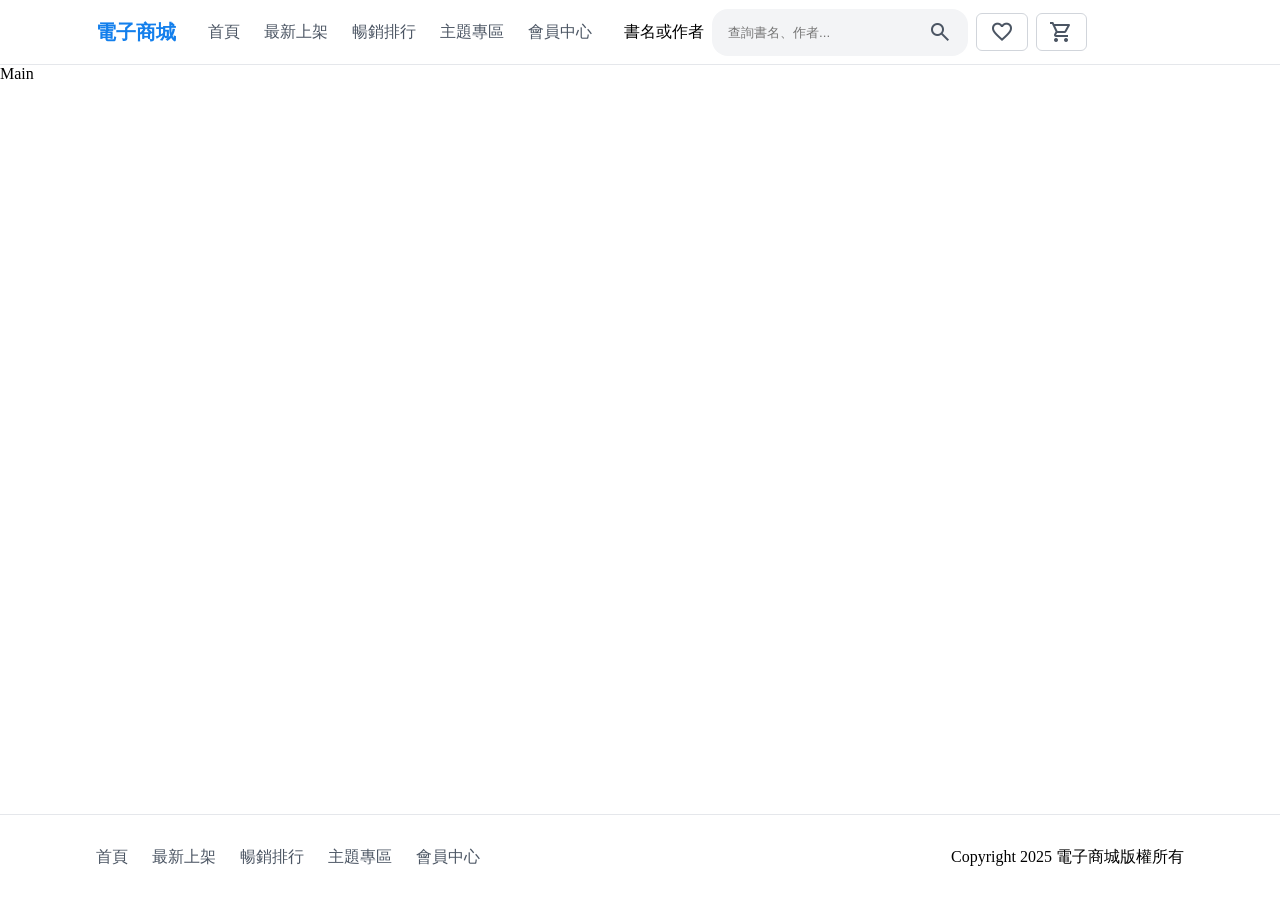
==== src/index.html @ c3dc1b09 "fix(header): 調整查詢列樣式錯誤" ====
<!DOCTYPE html>
<html lang="zh-Hant">
<head>
  <meta charset="UTF-8" />
  <meta name="viewport" content="width=device-width, initial-scale=1.0" />
  <title>電子商城</title>
  <link href="https://fonts.googleapis.com/css2?family=Material+Symbols+Outlined" rel="stylesheet" />
  <link rel="stylesheet" href="style.min.css" />
</head>
<body>
  <section>
    <header>
      <div class="container">
        <div class="header-inner">
         <div class="header-brand">
          <h3 class="site-title">電子商城</h3>
          <nav>
            <a href="#">首頁</a>
            <a href="#">最新上架</a>
            <a href="#">暢銷排行</a>
            <a href="#">主題專區</a>
            <a href="#">會員中心</a>
          </nav>
         <div class="header-actions">
    <label for="book-search">書名或作者</label>
    <div class="search">
      <input id="book-search" type="search" placeholder="查詢書名、作者..." />
      <button type="button" aria-label="搜尋">
        <span class="material-symbols-outlined" aria-hidden="true">search</span>
      </button>
    </div>
    <button type="button" aria-label="我的最愛">
      <span class="material-symbols-outlined" aria-hidden="true">favorite</span>
    </button>
    <button type="button" aria-label="購物車">
      <span class="material-symbols-outlined" aria-hidden="true">shopping_cart</span>
    </button>
  </div>
    </header>
    <div class="main">Main</div>
    <footer>
        <div class="container">
          <div class="footer-inner">
          <nav class="footer-nav" aria-label="頁尾導覽">
              <a href="#">首頁</a>
              <a href="#">最新上架</a>
              <a href="#">暢銷排行</a>
              <a href="#">主題專區</a>
              <a href="#">會員中心</a>
            </nav>
          <p>Copyright 2025 電子商城版權所有</p>
          </div>
        </div>
      </footer>
  </section>
</body>
</html>
---- src/style.min.css ----
section{display:flex;flex-direction:column;min-height:100vh}section .main{flex-grow:1}.container{width:100%;max-width:90vw;box-sizing:border-box;margin:0 auto;padding-left:2rem;padding-right:2rem}a{color:var(--text-color);text-decoration:none}a:hover{color:var(--primary-color)}a:focus-visible{outline:2px solid var(--primary-color);outline-offset:3px}header{border-bottom:solid 1px var(--border-color)}header .material-symbols-outlined{font-size:1.5rem;line-height:1}header .container{width:100%;max-width:90vw;box-sizing:border-box;height:4rem;margin:0 auto;padding-left:2rem;padding-right:2rem;display:flex;align-items:center}header .container .header-inner{width:100%;height:4rem;display:flex;justify-content:space-between;align-items:center}header .container .header-inner button{background-color:rgba(0,0,0,0);padding:.5rem;border:none;cursor:pointer;color:var(--text-color);display:inline-flex;align-items:center;justify-content:center}header .container .header-inner .header-brand{display:flex;align-items:center;gap:2rem}header .container .header-inner .header-brand .site-title{margin:0;font-size:1.25rem;font-weight:700;line-height:1.75rem;color:var(--primary-color)}header .container .header-inner .header-brand nav{display:flex;gap:1.5rem}header .container .header-inner .header-brand nav a{color:var(--text-color);text-decoration:none}header .container .header-inner .header-brand nav a:hover{color:var(--primary-color)}header .container .header-inner .header-actions{display:flex;align-items:center;gap:.5rem}header .container .header-inner .header-actions div.search{display:flex;align-items:stretch;gap:0}header .container .header-inner .header-actions div.search input{border-top-left-radius:1rem;border-bottom-left-radius:1rem;width:200px;padding:1rem .5rem 1rem 1rem;border:none;background-color:var(--gray-color-100);outline:none}header .container .header-inner .header-actions div.search button{border-top-right-radius:1rem;border-bottom-right-radius:1rem;padding:.5rem 1rem;border:none;background-color:var(--gray-color-100);cursor:pointer}header .container .header-inner .header-actions div.search .search input:focus-visible,header .container .header-inner .header-actions div.search button:focus-visible{outline:2px solid var(--primary-color);outline-offset:3px}header .container .header-inner .header-actions>button{padding:.4rem .8rem;border:1px solid #d1d5db;border-radius:.375rem;background:#fff;cursor:pointer}footer{border-top:1px solid var(--border-color)}footer .container{width:100%;max-width:90vw;box-sizing:border-box;margin:0px auto;padding-left:2rem;padding-right:2rem}footer .footer-inner{display:flex;flex-wrap:wrap;justify-content:space-between;align-items:center;gap:1rem 1.5rem;padding-block:1rem}footer .footer-nav{display:flex;flex-wrap:wrap;gap:.75rem 1.5rem}footer .footer-nav a{color:var(--text-color);text-decoration:inherit}footer .footer-nav a:hover{color:var(--primary-color)}footer .footer-nav p{color:var(--text-color);font-size:.875rem;line-height:1.25rem}:root{--primary-color: #137fec;--text-color: #4b5563;--border-color: #e5e7eb;--gray-color-100: #f3f4f6}html,body{margin:0;padding:0}/*# sourceMappingURL=style.min.css.map */
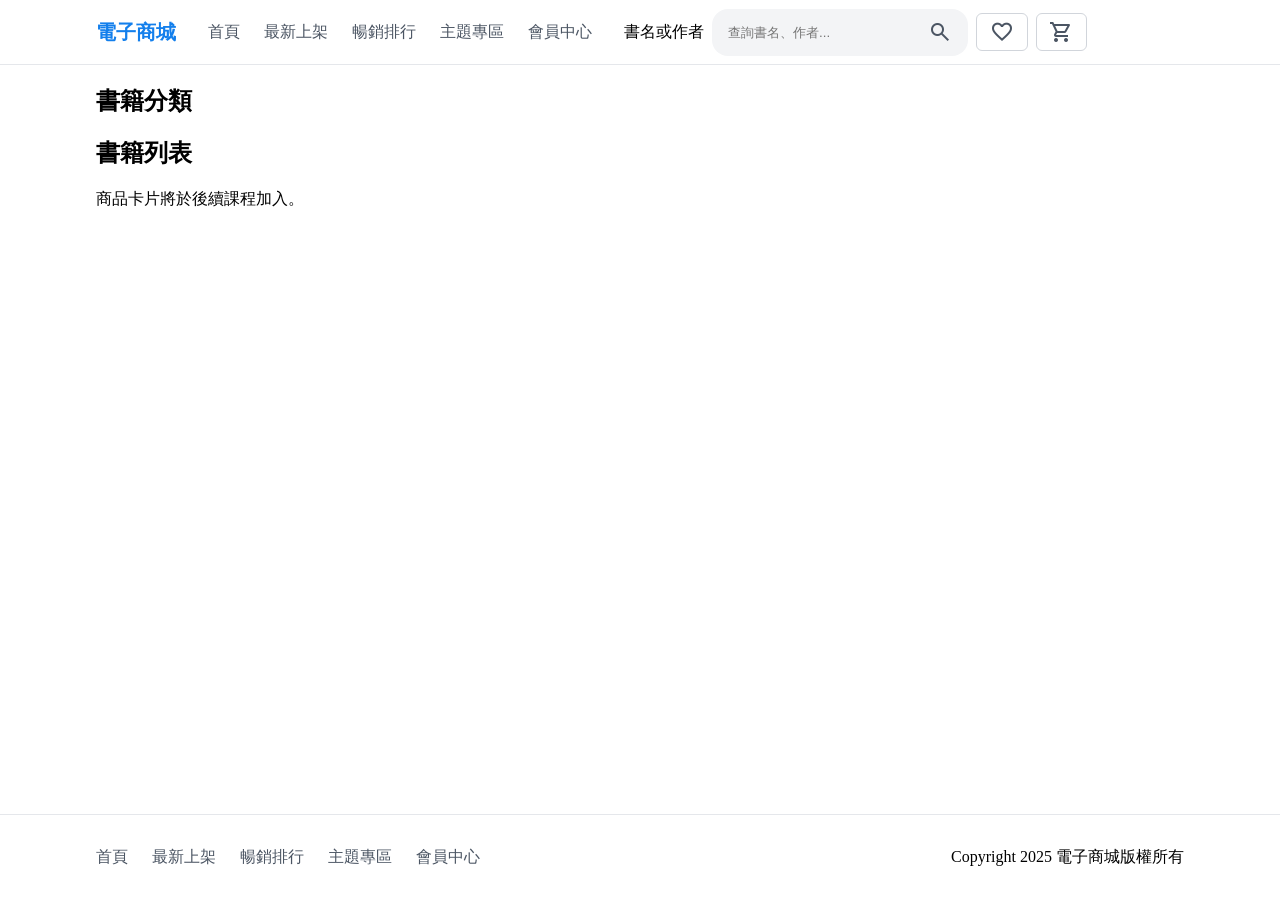
==== commit c6499a83: "feat(body): 頁面結構定義實作新增" ====
--- a/src/index.html
+++ b/src/index.html
@@ -37,7 +37,20 @@
     </button>
   </div>
     </header>
-    <div class="main">Main</div>
+    <div class="main">
+        <div class="container">
+          <div class="content-layout">
+            <aside class="category-sidebar">
+              <h2 id="category-title">書籍分類</h2>
+              <nav class="category-nav" aria-labelledby="category-title"></nav>
+            </aside>
+            <main class="book-main">
+              <h1>書籍列表</h1>
+              <p>商品卡片將於後續課程加入。</p>
+            </main>
+          </div>
+        </div>
+      </div>
     <footer>
         <div class="container">
           <div class="footer-inner">
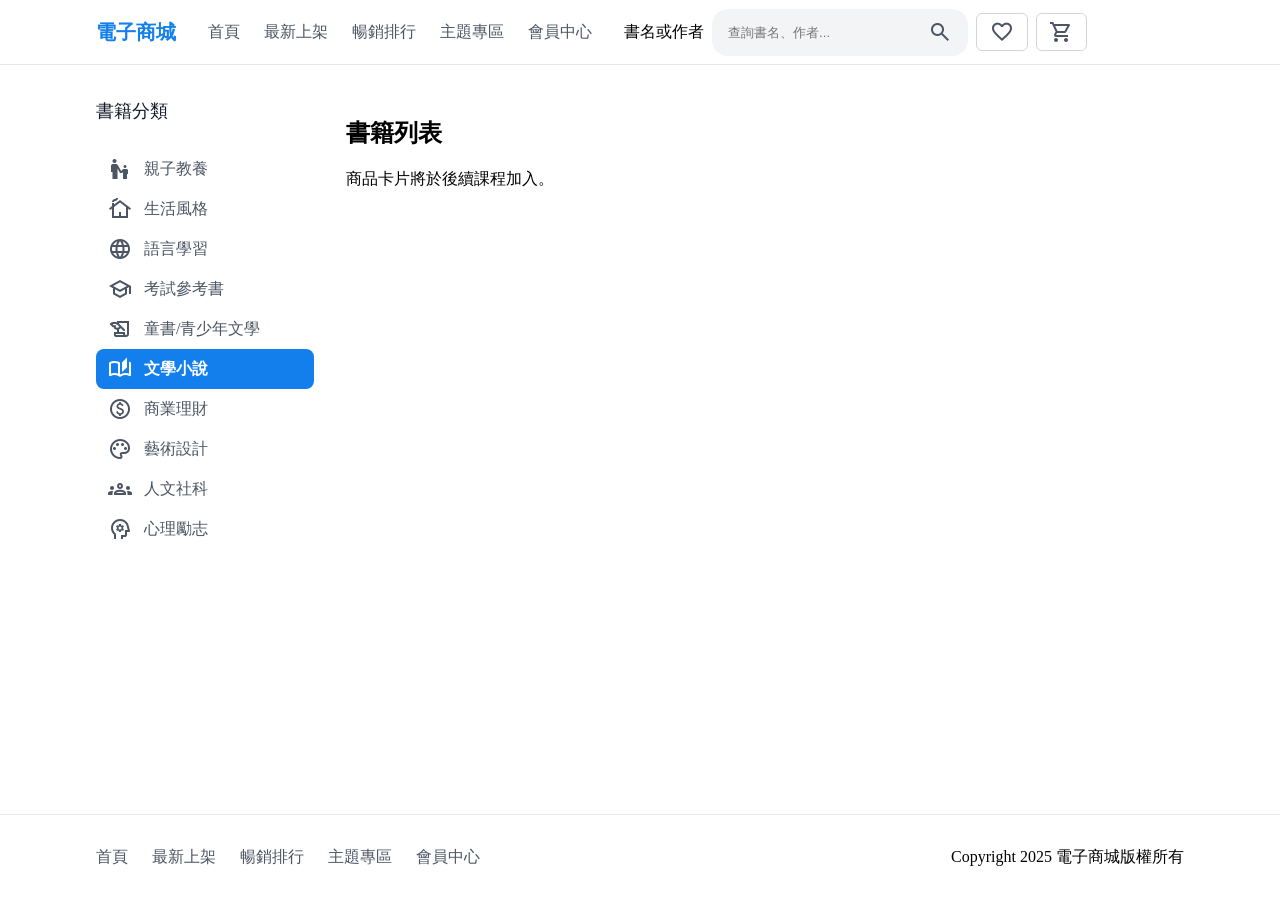
==== commit a24ff197: "feat(aside): 書籍分類選單樣式設定" ====
--- a/src/index.html
+++ b/src/index.html
@@ -42,7 +42,48 @@
           <div class="content-layout">
             <aside class="category-sidebar">
               <h2 id="category-title">書籍分類</h2>
-              <nav class="category-nav" aria-labelledby="category-title"></nav>
+              <nav class="category-nav" aria-labelledby="category-title">
+
+    <a href="#">
+      <span class="material-symbols-outlined" aria-hidden="true">escalator_warning</span>
+      <span>親子教養</span>
+    </a>
+    <a href="#">
+      <span class="material-symbols-outlined" aria-hidden="true">cottage</span>
+      <span>生活風格</span>
+    </a>
+    <a href="#">
+      <span class="material-symbols-outlined" aria-hidden="true">language</span>
+      <span>語言學習</span>
+    </a>
+    <a href="#">
+      <span class="material-symbols-outlined" aria-hidden="true">school</span>
+      <span>考試參考書</span>
+    </a>
+    <a href="#">
+      <span class="material-symbols-outlined" aria-hidden="true">history_edu</span>
+      <span>童書/青少年文學</span>
+    </a>
+    <a href="#" class="active" aria-current="true">
+      <span class="material-symbols-outlined" aria-hidden="true">auto_stories</span>
+      <span>文學小說</span>
+    </a>
+    <a href="#">
+      <span class="material-symbols-outlined" aria-hidden="true">paid</span>
+      <span>商業理財</span>
+    </a>
+    <a href="#">
+      <span class="material-symbols-outlined" aria-hidden="true">palette</span>
+      <span>藝術設計</span>
+    </a>
+    <a href="#">
+      <span class="material-symbols-outlined" aria-hidden="true">groups</span>
+      <span>人文社科</span>
+    </a>
+    <a href="#">
+      <span class="material-symbols-outlined" aria-hidden="true">psychology</span>
+      <span>心理勵志</span>
+    </a></nav>
             </aside>
             <main class="book-main">
               <h1>書籍列表</h1>
--- a/src/style.min.css
+++ b/src/style.min.css
@@ -1 +1 @@
-section{display:flex;flex-direction:column;min-height:100vh}section .main{flex-grow:1}.container{width:100%;max-width:90vw;box-sizing:border-box;margin:0 auto;padding-left:2rem;padding-right:2rem}a{color:var(--text-color);text-decoration:none}a:hover{color:var(--primary-color)}a:focus-visible{outline:2px solid var(--primary-color);outline-offset:3px}header{border-bottom:solid 1px var(--border-color)}header .material-symbols-outlined{font-size:1.5rem;line-height:1}header .container{width:100%;max-width:90vw;box-sizing:border-box;height:4rem;margin:0 auto;padding-left:2rem;padding-right:2rem;display:flex;align-items:center}header .container .header-inner{width:100%;height:4rem;display:flex;justify-content:space-between;align-items:center}header .container .header-inner button{background-color:rgba(0,0,0,0);padding:.5rem;border:none;cursor:pointer;color:var(--text-color);display:inline-flex;align-items:center;justify-content:center}header .container .header-inner .header-brand{display:flex;align-items:center;gap:2rem}header .container .header-inner .header-brand .site-title{margin:0;font-size:1.25rem;font-weight:700;line-height:1.75rem;color:var(--primary-color)}header .container .header-inner .header-brand nav{display:flex;gap:1.5rem}header .container .header-inner .header-brand nav a{color:var(--text-color);text-decoration:none}header .container .header-inner .header-brand nav a:hover{color:var(--primary-color)}header .container .header-inner .header-actions{display:flex;align-items:center;gap:.5rem}header .container .header-inner .header-actions div.search{display:flex;align-items:stretch;gap:0}header .container .header-inner .header-actions div.search input{border-top-left-radius:1rem;border-bottom-left-radius:1rem;width:200px;padding:1rem .5rem 1rem 1rem;border:none;background-color:var(--gray-color-100);outline:none}header .container .header-inner .header-actions div.search button{border-top-right-radius:1rem;border-bottom-right-radius:1rem;padding:.5rem 1rem;border:none;background-color:var(--gray-color-100);cursor:pointer}header .container .header-inner .header-actions div.search .search input:focus-visible,header .container .header-inner .header-actions div.search button:focus-visible{outline:2px solid var(--primary-color);outline-offset:3px}header .container .header-inner .header-actions>button{padding:.4rem .8rem;border:1px solid #d1d5db;border-radius:.375rem;background:#fff;cursor:pointer}footer{border-top:1px solid var(--border-color)}footer .container{width:100%;max-width:90vw;box-sizing:border-box;margin:0px auto;padding-left:2rem;padding-right:2rem}footer .footer-inner{display:flex;flex-wrap:wrap;justify-content:space-between;align-items:center;gap:1rem 1.5rem;padding-block:1rem}footer .footer-nav{display:flex;flex-wrap:wrap;gap:.75rem 1.5rem}footer .footer-nav a{color:var(--text-color);text-decoration:inherit}footer .footer-nav a:hover{color:var(--primary-color)}footer .footer-nav p{color:var(--text-color);font-size:.875rem;line-height:1.25rem}:root{--primary-color: #137fec;--text-color: #4b5563;--border-color: #e5e7eb;--gray-color-100: #f3f4f6}html,body{margin:0;padding:0}/*# sourceMappingURL=style.min.css.map */+section{display:flex;flex-direction:column;min-height:100vh}section>.main{flex-grow:1}.container{width:100%;max-width:90vw;box-sizing:border-box;margin:0 auto;padding-left:2rem;padding-right:2rem}a{color:var(--text-color);text-decoration:none}a:hover{color:var(--primary-color)}a:focus-visible{outline:2px solid var(--primary-color);outline-offset:3px}header{border-bottom:solid 1px var(--border-color)}header .material-symbols-outlined{font-size:1.5rem;line-height:1}header .container{width:100%;max-width:90vw;box-sizing:border-box;height:4rem;margin:0 auto;padding-left:2rem;padding-right:2rem;display:flex;align-items:center}header .container .header-inner{width:100%;height:4rem;display:flex;justify-content:space-between;align-items:center}header .container .header-inner button{background-color:rgba(0,0,0,0);padding:.5rem;border:none;cursor:pointer;color:var(--text-color);display:inline-flex;align-items:center;justify-content:center}header .container .header-inner .header-brand{display:flex;align-items:center;gap:2rem}header .container .header-inner .header-brand .site-title{margin:0;font-size:1.25rem;font-weight:700;line-height:1.75rem;color:var(--primary-color)}header .container .header-inner .header-brand nav{display:flex;gap:1.5rem}header .container .header-inner .header-brand nav a{color:var(--text-color);text-decoration:none}header .container .header-inner .header-brand nav a:hover{color:var(--primary-color)}header .container .header-inner .header-actions{display:flex;align-items:center;gap:.5rem}header .container .header-inner .header-actions div.search{display:flex;align-items:stretch;gap:0}header .container .header-inner .header-actions div.search input{border-top-left-radius:1rem;border-bottom-left-radius:1rem;width:200px;padding:1rem .5rem 1rem 1rem;border:none;background-color:var(--gray-color-100);outline:none}header .container .header-inner .header-actions div.search button{border-top-right-radius:1rem;border-bottom-right-radius:1rem;padding:.5rem 1rem;border:none;background-color:var(--gray-color-100);cursor:pointer}header .container .header-inner .header-actions div.search .search input:focus-visible,header .container .header-inner .header-actions div.search button:focus-visible{outline:2px solid var(--primary-color);outline-offset:3px}header .container .header-inner .header-actions>button{padding:.4rem .8rem;border:1px solid #d1d5db;border-radius:.375rem;background:#fff;cursor:pointer}.content-layout{display:flex;align-items:flex-start;gap:2rem;padding-block:2rem}.category-sidebar{width:20%;flex-shrink:0}.category-sidebar h2{margin:0;font-weight:500;font-size:1.125rem;line-height:1.75rem;color:var(--header-color)}.book-main{flex:1 1 0%;min-width:0;overflow-wrap:anywhere}.category-nav{margin-block:1.5rem}.category-nav a:hover{background-color:var(--gray-color-100);color:var(--primary-color)}.category-nav a.active{background-color:var(--primary-color);color:#fff;font-weight:700}.category-nav a{display:flex;align-items:center;gap:.75rem;padding:.5rem .75rem;border-radius:.5rem;overflow-wrap:anywhere}.category-nav .material-symbols-outlined{flex-shrink:0;font-size:1.5rem;line-height:1}footer{border-top:1px solid var(--border-color)}footer .container{width:100%;max-width:90vw;box-sizing:border-box;margin:0px auto;padding-left:2rem;padding-right:2rem}footer .footer-inner{display:flex;flex-wrap:wrap;justify-content:space-between;align-items:center;gap:1rem 1.5rem;padding-block:1rem}footer .footer-nav{display:flex;flex-wrap:wrap;gap:.75rem 1.5rem}footer .footer-nav a{color:var(--text-color);text-decoration:inherit}footer .footer-nav a:hover{color:var(--primary-color)}footer .footer-nav p{color:var(--text-color);font-size:.875rem;line-height:1.25rem}:root{--primary-color: #137fec;--text-color: #4b5563;--border-color: #e5e7eb;--gray-color-100: #f3f4f6;--header-color: #111827}html,body{margin:0;padding:0}/*# sourceMappingURL=style.min.css.map */
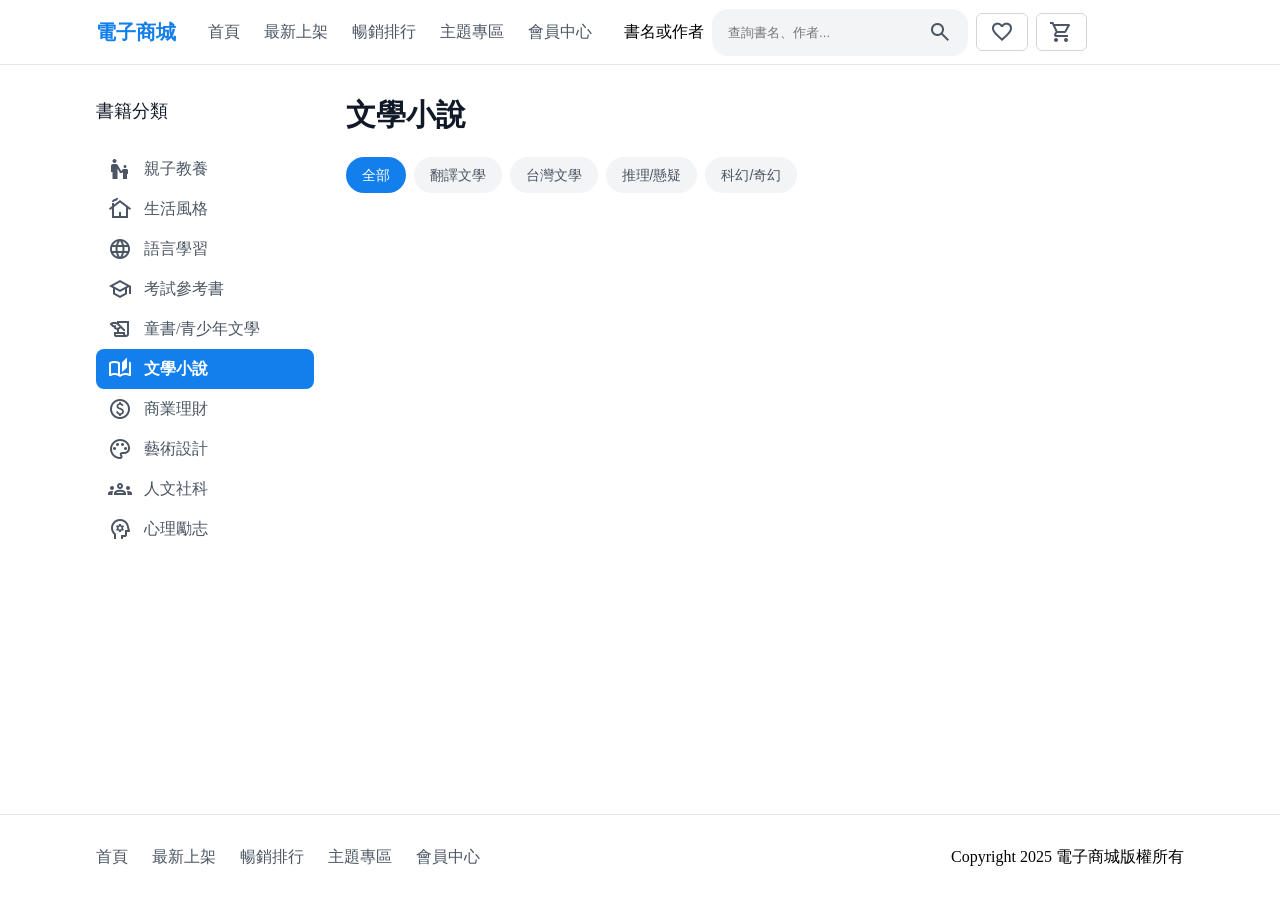
==== commit faac24ff: "feat(body): 書籍標籤樣式設定" ====
--- a/src/index.html
+++ b/src/index.html
@@ -86,8 +86,14 @@
     </a></nav>
             </aside>
             <main class="book-main">
-              <h1>書籍列表</h1>
-              <p>商品卡片將於後續課程加入。</p>
+              <h1>文學小說</h1>
+              <div class="tag">
+                <button type="button" class="selected">全部</button>
+                <button type="button">翻譯文學</button>
+                <button type="button">台灣文學</button>
+                <button type="button">推理/懸疑</button>
+                <button type="button">科幻/奇幻</button>
+              </div>
             </main>
           </div>
         </div>
--- a/src/style.min.css
+++ b/src/style.min.css
@@ -1 +1 @@
-section{display:flex;flex-direction:column;min-height:100vh}section>.main{flex-grow:1}.container{width:100%;max-width:90vw;box-sizing:border-box;margin:0 auto;padding-left:2rem;padding-right:2rem}a{color:var(--text-color);text-decoration:none}a:hover{color:var(--primary-color)}a:focus-visible{outline:2px solid var(--primary-color);outline-offset:3px}header{border-bottom:solid 1px var(--border-color)}header .material-symbols-outlined{font-size:1.5rem;line-height:1}header .container{width:100%;max-width:90vw;box-sizing:border-box;height:4rem;margin:0 auto;padding-left:2rem;padding-right:2rem;display:flex;align-items:center}header .container .header-inner{width:100%;height:4rem;display:flex;justify-content:space-between;align-items:center}header .container .header-inner button{background-color:rgba(0,0,0,0);padding:.5rem;border:none;cursor:pointer;color:var(--text-color);display:inline-flex;align-items:center;justify-content:center}header .container .header-inner .header-brand{display:flex;align-items:center;gap:2rem}header .container .header-inner .header-brand .site-title{margin:0;font-size:1.25rem;font-weight:700;line-height:1.75rem;color:var(--primary-color)}header .container .header-inner .header-brand nav{display:flex;gap:1.5rem}header .container .header-inner .header-brand nav a{color:var(--text-color);text-decoration:none}header .container .header-inner .header-brand nav a:hover{color:var(--primary-color)}header .container .header-inner .header-actions{display:flex;align-items:center;gap:.5rem}header .container .header-inner .header-actions div.search{display:flex;align-items:stretch;gap:0}header .container .header-inner .header-actions div.search input{border-top-left-radius:1rem;border-bottom-left-radius:1rem;width:200px;padding:1rem .5rem 1rem 1rem;border:none;background-color:var(--gray-color-100);outline:none}header .container .header-inner .header-actions div.search button{border-top-right-radius:1rem;border-bottom-right-radius:1rem;padding:.5rem 1rem;border:none;background-color:var(--gray-color-100);cursor:pointer}header .container .header-inner .header-actions div.search .search input:focus-visible,header .container .header-inner .header-actions div.search button:focus-visible{outline:2px solid var(--primary-color);outline-offset:3px}header .container .header-inner .header-actions>button{padding:.4rem .8rem;border:1px solid #d1d5db;border-radius:.375rem;background:#fff;cursor:pointer}.content-layout{display:flex;align-items:flex-start;gap:2rem;padding-block:2rem}.category-sidebar{width:20%;flex-shrink:0}.category-sidebar h2{margin:0;font-weight:500;font-size:1.125rem;line-height:1.75rem;color:var(--header-color)}.book-main{flex:1 1 0%;min-width:0;overflow-wrap:anywhere}.category-nav{margin-block:1.5rem}.category-nav a:hover{background-color:var(--gray-color-100);color:var(--primary-color)}.category-nav a.active{background-color:var(--primary-color);color:#fff;font-weight:700}.category-nav a{display:flex;align-items:center;gap:.75rem;padding:.5rem .75rem;border-radius:.5rem;overflow-wrap:anywhere}.category-nav .material-symbols-outlined{flex-shrink:0;font-size:1.5rem;line-height:1}footer{border-top:1px solid var(--border-color)}footer .container{width:100%;max-width:90vw;box-sizing:border-box;margin:0px auto;padding-left:2rem;padding-right:2rem}footer .footer-inner{display:flex;flex-wrap:wrap;justify-content:space-between;align-items:center;gap:1rem 1.5rem;padding-block:1rem}footer .footer-nav{display:flex;flex-wrap:wrap;gap:.75rem 1.5rem}footer .footer-nav a{color:var(--text-color);text-decoration:inherit}footer .footer-nav a:hover{color:var(--primary-color)}footer .footer-nav p{color:var(--text-color);font-size:.875rem;line-height:1.25rem}:root{--primary-color: #137fec;--text-color: #4b5563;--border-color: #e5e7eb;--gray-color-100: #f3f4f6;--header-color: #111827}html,body{margin:0;padding:0}/*# sourceMappingURL=style.min.css.map */+section{display:flex;flex-direction:column;min-height:100vh}section>.main{flex-grow:1}.container{width:100%;max-width:90vw;box-sizing:border-box;margin:0 auto;padding-left:2rem;padding-right:2rem}a{color:var(--text-color);text-decoration:none}a:hover{color:var(--primary-color)}a:focus-visible{outline:2px solid var(--primary-color);outline-offset:3px}header{border-bottom:solid 1px var(--border-color)}header .material-symbols-outlined{font-size:1.5rem;line-height:1}header .container{width:100%;max-width:90vw;box-sizing:border-box;height:4rem;margin:0 auto;padding-left:2rem;padding-right:2rem;display:flex;align-items:center}header .container .header-inner{width:100%;height:4rem;display:flex;justify-content:space-between;align-items:center}header .container .header-inner button{background-color:rgba(0,0,0,0);padding:.5rem;border:none;cursor:pointer;color:var(--text-color);display:inline-flex;align-items:center;justify-content:center}header .container .header-inner .header-brand{display:flex;align-items:center;gap:2rem}header .container .header-inner .header-brand .site-title{margin:0;font-size:1.25rem;font-weight:700;line-height:1.75rem;color:var(--primary-color)}header .container .header-inner .header-brand nav{display:flex;gap:1.5rem}header .container .header-inner .header-brand nav a{color:var(--text-color);text-decoration:none}header .container .header-inner .header-brand nav a:hover{color:var(--primary-color)}header .container .header-inner .header-actions{display:flex;align-items:center;gap:.5rem}header .container .header-inner .header-actions div.search{display:flex;align-items:stretch;gap:0}header .container .header-inner .header-actions div.search input{border-top-left-radius:1rem;border-bottom-left-radius:1rem;width:200px;padding:1rem .5rem 1rem 1rem;border:none;background-color:var(--gray-color-100);outline:none}header .container .header-inner .header-actions div.search button{border-top-right-radius:1rem;border-bottom-right-radius:1rem;padding:.5rem 1rem;border:none;background-color:var(--gray-color-100);cursor:pointer}header .container .header-inner .header-actions div.search .search input:focus-visible,header .container .header-inner .header-actions div.search button:focus-visible{outline:2px solid var(--primary-color);outline-offset:3px}header .container .header-inner .header-actions>button{padding:.4rem .8rem;border:1px solid #d1d5db;border-radius:.375rem;background:#fff;cursor:pointer}.content-layout{display:flex;align-items:flex-start;gap:2rem;padding-block:2rem}.category-sidebar{width:20%;flex-shrink:0}.category-sidebar h2{margin:0;font-weight:500;font-size:1.125rem;line-height:1.75rem;color:var(--header-color)}.book-main{flex:1 1 0%;min-width:0;overflow-wrap:anywhere}.book-main h1{margin:0 0 1.5rem;font-weight:600;font-size:1.875rem;line-height:2.25rem;color:var(--header-color)}.book-main .tag{display:flex;flex-wrap:wrap;gap:.5rem;margin-bottom:2rem}.book-main .tag button{padding:.5rem 1rem;border:0;border-radius:1.5rem;font-size:.875rem;font-weight:500;line-height:1.25rem;color:var(--text-color);background-color:var(--gray-color-100);cursor:pointer}.book-main .tag button:focus-visible{outline:2px solid var(--primary-color);outline-offset:3px}.book-main .tag button.selected{background-color:var(--primary-color);color:#fff}.category-nav{margin-block:1.5rem}.category-nav a:hover{background-color:var(--gray-color-100);color:var(--primary-color)}.category-nav a.active{background-color:var(--primary-color);color:#fff;font-weight:700}.category-nav a{display:flex;align-items:center;gap:.75rem;padding:.5rem .75rem;border-radius:.5rem;overflow-wrap:anywhere}.category-nav .material-symbols-outlined{flex-shrink:0;font-size:1.5rem;line-height:1}footer{border-top:1px solid var(--border-color)}footer .container{width:100%;max-width:90vw;box-sizing:border-box;margin:0px auto;padding-left:2rem;padding-right:2rem}footer .footer-inner{display:flex;flex-wrap:wrap;justify-content:space-between;align-items:center;gap:1rem 1.5rem;padding-block:1rem}footer .footer-nav{display:flex;flex-wrap:wrap;gap:.75rem 1.5rem}footer .footer-nav a{color:var(--text-color);text-decoration:inherit}footer .footer-nav a:hover{color:var(--primary-color)}footer .footer-nav p{color:var(--text-color);font-size:.875rem;line-height:1.25rem}:root{--primary-color: #137fec;--text-color: #4b5563;--border-color: #e5e7eb;--gray-color-100: #f3f4f6;--header-color: #111827}html,body{margin:0;padding:0}/*# sourceMappingURL=style.min.css.map */
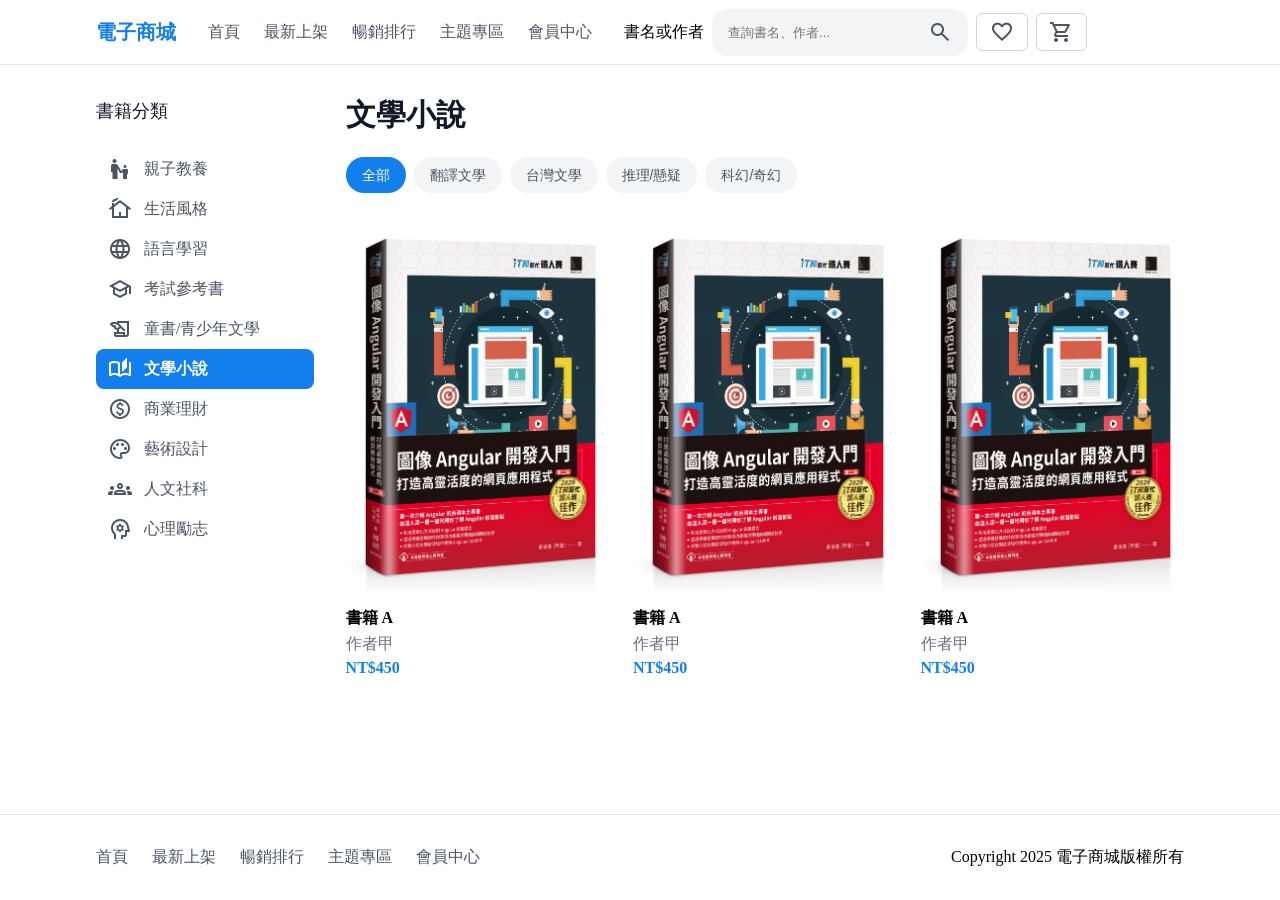
==== commit c3c2f518: "feat(body): 書籍清單樣式設定" ====
--- a/src/index.html
+++ b/src/index.html
@@ -94,6 +94,26 @@
                 <button type="button">推理/懸疑</button>
                 <button type="button">科幻/奇幻</button>
               </div>
+              <div class="books">
+                <div>
+                  <img src="./assets/images/angular.jpg" alt="圖像 Angular 開發入門第二版封面" />
+                  <h4>書籍 A</h4>
+                  <span>作者甲</span>
+                  <span>NT$450</span>
+                </div>
+                <div>
+                  <img src="./assets/images/angular.jpg" alt="圖像 Angular 開發入門第二版封面" />
+                  <h4>書籍 A</h4>
+                  <span>作者甲</span>
+                  <span>NT$450</span>
+                </div>
+                <div>
+                  <img src="./assets/images/angular.jpg" alt="圖像 Angular 開發入門第二版封面" />
+                  <h4>書籍 A</h4>
+                  <span>作者甲</span>
+                  <span>NT$450</span>
+                </div>
+              </div>
             </main>
           </div>
         </div>
--- a/src/style.min.css
+++ b/src/style.min.css
@@ -1 +1 @@
-section{display:flex;flex-direction:column;min-height:100vh}section>.main{flex-grow:1}.container{width:100%;max-width:90vw;box-sizing:border-box;margin:0 auto;padding-left:2rem;padding-right:2rem}a{color:var(--text-color);text-decoration:none}a:hover{color:var(--primary-color)}a:focus-visible{outline:2px solid var(--primary-color);outline-offset:3px}header{border-bottom:solid 1px var(--border-color)}header .material-symbols-outlined{font-size:1.5rem;line-height:1}header .container{width:100%;max-width:90vw;box-sizing:border-box;height:4rem;margin:0 auto;padding-left:2rem;padding-right:2rem;display:flex;align-items:center}header .container .header-inner{width:100%;height:4rem;display:flex;justify-content:space-between;align-items:center}header .container .header-inner button{background-color:rgba(0,0,0,0);padding:.5rem;border:none;cursor:pointer;color:var(--text-color);display:inline-flex;align-items:center;justify-content:center}header .container .header-inner .header-brand{display:flex;align-items:center;gap:2rem}header .container .header-inner .header-brand .site-title{margin:0;font-size:1.25rem;font-weight:700;line-height:1.75rem;color:var(--primary-color)}header .container .header-inner .header-brand nav{display:flex;gap:1.5rem}header .container .header-inner .header-brand nav a{color:var(--text-color);text-decoration:none}header .container .header-inner .header-brand nav a:hover{color:var(--primary-color)}header .container .header-inner .header-actions{display:flex;align-items:center;gap:.5rem}header .container .header-inner .header-actions div.search{display:flex;align-items:stretch;gap:0}header .container .header-inner .header-actions div.search input{border-top-left-radius:1rem;border-bottom-left-radius:1rem;width:200px;padding:1rem .5rem 1rem 1rem;border:none;background-color:var(--gray-color-100);outline:none}header .container .header-inner .header-actions div.search button{border-top-right-radius:1rem;border-bottom-right-radius:1rem;padding:.5rem 1rem;border:none;background-color:var(--gray-color-100);cursor:pointer}header .container .header-inner .header-actions div.search .search input:focus-visible,header .container .header-inner .header-actions div.search button:focus-visible{outline:2px solid var(--primary-color);outline-offset:3px}header .container .header-inner .header-actions>button{padding:.4rem .8rem;border:1px solid #d1d5db;border-radius:.375rem;background:#fff;cursor:pointer}.content-layout{display:flex;align-items:flex-start;gap:2rem;padding-block:2rem}.category-sidebar{width:20%;flex-shrink:0}.category-sidebar h2{margin:0;font-weight:500;font-size:1.125rem;line-height:1.75rem;color:var(--header-color)}.book-main{flex:1 1 0%;min-width:0;overflow-wrap:anywhere}.book-main h1{margin:0 0 1.5rem;font-weight:600;font-size:1.875rem;line-height:2.25rem;color:var(--header-color)}.book-main .tag{display:flex;flex-wrap:wrap;gap:.5rem;margin-bottom:2rem}.book-main .tag button{padding:.5rem 1rem;border:0;border-radius:1.5rem;font-size:.875rem;font-weight:500;line-height:1.25rem;color:var(--text-color);background-color:var(--gray-color-100);cursor:pointer}.book-main .tag button:focus-visible{outline:2px solid var(--primary-color);outline-offset:3px}.book-main .tag button.selected{background-color:var(--primary-color);color:#fff}.category-nav{margin-block:1.5rem}.category-nav a:hover{background-color:var(--gray-color-100);color:var(--primary-color)}.category-nav a.active{background-color:var(--primary-color);color:#fff;font-weight:700}.category-nav a{display:flex;align-items:center;gap:.75rem;padding:.5rem .75rem;border-radius:.5rem;overflow-wrap:anywhere}.category-nav .material-symbols-outlined{flex-shrink:0;font-size:1.5rem;line-height:1}footer{border-top:1px solid var(--border-color)}footer .container{width:100%;max-width:90vw;box-sizing:border-box;margin:0px auto;padding-left:2rem;padding-right:2rem}footer .footer-inner{display:flex;flex-wrap:wrap;justify-content:space-between;align-items:center;gap:1rem 1.5rem;padding-block:1rem}footer .footer-nav{display:flex;flex-wrap:wrap;gap:.75rem 1.5rem}footer .footer-nav a{color:var(--text-color);text-decoration:inherit}footer .footer-nav a:hover{color:var(--primary-color)}footer .footer-nav p{color:var(--text-color);font-size:.875rem;line-height:1.25rem}:root{--primary-color: #137fec;--text-color: #4b5563;--border-color: #e5e7eb;--gray-color-100: #f3f4f6;--header-color: #111827}html,body{margin:0;padding:0}/*# sourceMappingURL=style.min.css.map */+section{display:flex;flex-direction:column;min-height:100vh}section>.main{flex-grow:1}.container{width:100%;max-width:90vw;box-sizing:border-box;margin:0 auto;padding-left:2rem;padding-right:2rem}a{color:var(--text-color);text-decoration:none}a:hover{color:var(--primary-color)}a:focus-visible{outline:2px solid var(--primary-color);outline-offset:3px}header{border-bottom:solid 1px var(--border-color)}header .material-symbols-outlined{font-size:1.5rem;line-height:1}header .container{width:100%;max-width:90vw;box-sizing:border-box;height:4rem;margin:0 auto;padding-left:2rem;padding-right:2rem;display:flex;align-items:center}header .container .header-inner{width:100%;height:4rem;display:flex;justify-content:space-between;align-items:center}header .container .header-inner button{background-color:rgba(0,0,0,0);padding:.5rem;border:none;cursor:pointer;color:var(--text-color);display:inline-flex;align-items:center;justify-content:center}header .container .header-inner .header-brand{display:flex;align-items:center;gap:2rem}header .container .header-inner .header-brand .site-title{margin:0;font-size:1.25rem;font-weight:700;line-height:1.75rem;color:var(--primary-color)}header .container .header-inner .header-brand nav{display:flex;gap:1.5rem}header .container .header-inner .header-brand nav a{color:var(--text-color);text-decoration:none}header .container .header-inner .header-brand nav a:hover{color:var(--primary-color)}header .container .header-inner .header-actions{display:flex;align-items:center;gap:.5rem}header .container .header-inner .header-actions div.search{display:flex;align-items:stretch;gap:0}header .container .header-inner .header-actions div.search input{border-top-left-radius:1rem;border-bottom-left-radius:1rem;width:200px;padding:1rem .5rem 1rem 1rem;border:none;background-color:var(--gray-color-100);outline:none}header .container .header-inner .header-actions div.search button{border-top-right-radius:1rem;border-bottom-right-radius:1rem;padding:.5rem 1rem;border:none;background-color:var(--gray-color-100);cursor:pointer}header .container .header-inner .header-actions div.search .search input:focus-visible,header .container .header-inner .header-actions div.search button:focus-visible{outline:2px solid var(--primary-color);outline-offset:3px}header .container .header-inner .header-actions>button{padding:.4rem .8rem;border:1px solid #d1d5db;border-radius:.375rem;background:#fff;cursor:pointer}.content-layout{display:flex;align-items:flex-start;gap:2rem;padding-block:2rem}.category-sidebar{width:20%;flex-shrink:0}.category-sidebar h2{margin:0;font-weight:500;font-size:1.125rem;line-height:1.75rem;color:var(--header-color)}.book-main{flex:1 1 0%;min-width:0;overflow-wrap:anywhere}.book-main h1{margin:0 0 1.5rem;font-weight:600;font-size:1.875rem;line-height:2.25rem;color:var(--header-color)}.book-main .tag{display:flex;flex-wrap:wrap;gap:.5rem;margin-bottom:2rem}.book-main .tag button{padding:.5rem 1rem;border:0;border-radius:1.5rem;font-size:.875rem;font-weight:500;line-height:1.25rem;color:var(--text-color);background-color:var(--gray-color-100);cursor:pointer}.book-main .tag button:focus-visible{outline:2px solid var(--primary-color);outline-offset:3px}.book-main .tag button.selected{background-color:var(--primary-color);color:#fff}.category-nav{margin-block:1.5rem}.category-nav a:hover{background-color:var(--gray-color-100);color:var(--primary-color)}.category-nav a.active{background-color:var(--primary-color);color:#fff;font-weight:700}.category-nav a{display:flex;align-items:center;gap:.75rem;padding:.5rem .75rem;border-radius:.5rem;overflow-wrap:anywhere}.category-nav .material-symbols-outlined{flex-shrink:0;font-size:1.5rem;line-height:1}.books{display:grid;grid-template-columns:repeat(auto-fill, minmax(256px, 1fr));gap:2.5rem 1.5rem}.books>div{display:flex;flex-direction:column;gap:.25rem}.books>div img{display:block;width:100%;border-radius:.5rem}.books>div h4{margin:.5rem 0 0;font-size:1rem;font-weight:600;line-height:1.5rem}.books>div span:first-of-type{color:var(--gray-color-500)}.books>div span:last-of-type{color:var(--primary-color);font-weight:700}footer{border-top:1px solid var(--border-color)}footer .container{width:100%;max-width:90vw;box-sizing:border-box;margin:0px auto;padding-left:2rem;padding-right:2rem}footer .footer-inner{display:flex;flex-wrap:wrap;justify-content:space-between;align-items:center;gap:1rem 1.5rem;padding-block:1rem}footer .footer-nav{display:flex;flex-wrap:wrap;gap:.75rem 1.5rem}footer .footer-nav a{color:var(--text-color);text-decoration:inherit}footer .footer-nav a:hover{color:var(--primary-color)}footer .footer-nav p{color:var(--text-color);font-size:.875rem;line-height:1.25rem}:root{--primary-color: #137fec;--text-color: #4b5563;--border-color: #e5e7eb;--gray-color-100: #f3f4f6;--gray-color-500: #6b7280;--header-color: #111827}html,body{margin:0;padding:0}/*# sourceMappingURL=style.min.css.map */
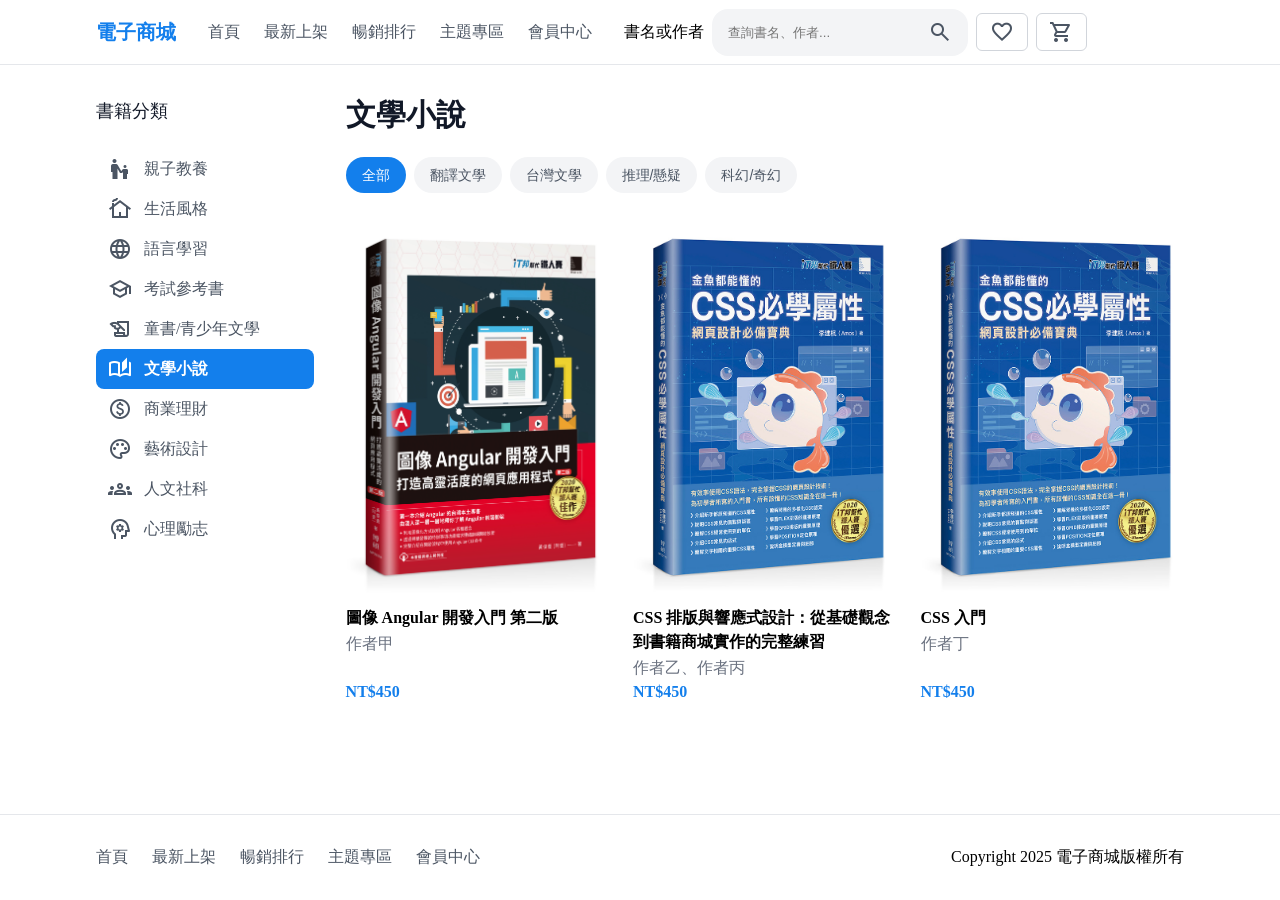
==== commit 5c4b23d4: "feat(body): 改善書籍卡片封面比例與文字對齊" ====
--- a/src/index.html
+++ b/src/index.html
@@ -97,20 +97,20 @@
               <div class="books">
                 <div>
                   <img src="./assets/images/angular.jpg" alt="圖像 Angular 開發入門第二版封面" />
-                  <h4>書籍 A</h4>
+                  <h4>圖像 Angular 開發入門 第二版</h4>
                   <span>作者甲</span>
                   <span>NT$450</span>
                 </div>
                 <div>
-                  <img src="./assets/images/angular.jpg" alt="圖像 Angular 開發入門第二版封面" />
-                  <h4>書籍 A</h4>
-                  <span>作者甲</span>
+                  <img src="./assets/images/css.jpg" alt="CSS 書籍封面" />
+                  <h4>CSS 排版與響應式設計：從基礎觀念到書籍商城實作的完整練習</h4>
+                  <span>作者乙、作者丙</span>
                   <span>NT$450</span>
                 </div>
                 <div>
-                  <img src="./assets/images/angular.jpg" alt="圖像 Angular 開發入門第二版封面" />
-                  <h4>書籍 A</h4>
-                  <span>作者甲</span>
+                  <img src="./assets/images/css.jpg" alt="CSS 書籍封面" />
+                  <h4>CSS 入門</h4>
+                  <span>作者丁</span>
                   <span>NT$450</span>
                 </div>
               </div>
--- a/src/style.min.css
+++ b/src/style.min.css
@@ -1 +1 @@
-section{display:flex;flex-direction:column;min-height:100vh}section>.main{flex-grow:1}.container{width:100%;max-width:90vw;box-sizing:border-box;margin:0 auto;padding-left:2rem;padding-right:2rem}a{color:var(--text-color);text-decoration:none}a:hover{color:var(--primary-color)}a:focus-visible{outline:2px solid var(--primary-color);outline-offset:3px}header{border-bottom:solid 1px var(--border-color)}header .material-symbols-outlined{font-size:1.5rem;line-height:1}header .container{width:100%;max-width:90vw;box-sizing:border-box;height:4rem;margin:0 auto;padding-left:2rem;padding-right:2rem;display:flex;align-items:center}header .container .header-inner{width:100%;height:4rem;display:flex;justify-content:space-between;align-items:center}header .container .header-inner button{background-color:rgba(0,0,0,0);padding:.5rem;border:none;cursor:pointer;color:var(--text-color);display:inline-flex;align-items:center;justify-content:center}header .container .header-inner .header-brand{display:flex;align-items:center;gap:2rem}header .container .header-inner .header-brand .site-title{margin:0;font-size:1.25rem;font-weight:700;line-height:1.75rem;color:var(--primary-color)}header .container .header-inner .header-brand nav{display:flex;gap:1.5rem}header .container .header-inner .header-brand nav a{color:var(--text-color);text-decoration:none}header .container .header-inner .header-brand nav a:hover{color:var(--primary-color)}header .container .header-inner .header-actions{display:flex;align-items:center;gap:.5rem}header .container .header-inner .header-actions div.search{display:flex;align-items:stretch;gap:0}header .container .header-inner .header-actions div.search input{border-top-left-radius:1rem;border-bottom-left-radius:1rem;width:200px;padding:1rem .5rem 1rem 1rem;border:none;background-color:var(--gray-color-100);outline:none}header .container .header-inner .header-actions div.search button{border-top-right-radius:1rem;border-bottom-right-radius:1rem;padding:.5rem 1rem;border:none;background-color:var(--gray-color-100);cursor:pointer}header .container .header-inner .header-actions div.search .search input:focus-visible,header .container .header-inner .header-actions div.search button:focus-visible{outline:2px solid var(--primary-color);outline-offset:3px}header .container .header-inner .header-actions>button{padding:.4rem .8rem;border:1px solid #d1d5db;border-radius:.375rem;background:#fff;cursor:pointer}.content-layout{display:flex;align-items:flex-start;gap:2rem;padding-block:2rem}.category-sidebar{width:20%;flex-shrink:0}.category-sidebar h2{margin:0;font-weight:500;font-size:1.125rem;line-height:1.75rem;color:var(--header-color)}.book-main{flex:1 1 0%;min-width:0;overflow-wrap:anywhere}.book-main h1{margin:0 0 1.5rem;font-weight:600;font-size:1.875rem;line-height:2.25rem;color:var(--header-color)}.book-main .tag{display:flex;flex-wrap:wrap;gap:.5rem;margin-bottom:2rem}.book-main .tag button{padding:.5rem 1rem;border:0;border-radius:1.5rem;font-size:.875rem;font-weight:500;line-height:1.25rem;color:var(--text-color);background-color:var(--gray-color-100);cursor:pointer}.book-main .tag button:focus-visible{outline:2px solid var(--primary-color);outline-offset:3px}.book-main .tag button.selected{background-color:var(--primary-color);color:#fff}.category-nav{margin-block:1.5rem}.category-nav a:hover{background-color:var(--gray-color-100);color:var(--primary-color)}.category-nav a.active{background-color:var(--primary-color);color:#fff;font-weight:700}.category-nav a{display:flex;align-items:center;gap:.75rem;padding:.5rem .75rem;border-radius:.5rem;overflow-wrap:anywhere}.category-nav .material-symbols-outlined{flex-shrink:0;font-size:1.5rem;line-height:1}.books{display:grid;grid-template-columns:repeat(auto-fill, minmax(256px, 1fr));gap:2.5rem 1.5rem}.books>div{display:flex;flex-direction:column;gap:.25rem}.books>div img{display:block;width:100%;border-radius:.5rem}.books>div h4{margin:.5rem 0 0;font-size:1rem;font-weight:600;line-height:1.5rem}.books>div span:first-of-type{color:var(--gray-color-500)}.books>div span:last-of-type{color:var(--primary-color);font-weight:700}footer{border-top:1px solid var(--border-color)}footer .container{width:100%;max-width:90vw;box-sizing:border-box;margin:0px auto;padding-left:2rem;padding-right:2rem}footer .footer-inner{display:flex;flex-wrap:wrap;justify-content:space-between;align-items:center;gap:1rem 1.5rem;padding-block:1rem}footer .footer-nav{display:flex;flex-wrap:wrap;gap:.75rem 1.5rem}footer .footer-nav a{color:var(--text-color);text-decoration:inherit}footer .footer-nav a:hover{color:var(--primary-color)}footer .footer-nav p{color:var(--text-color);font-size:.875rem;line-height:1.25rem}:root{--primary-color: #137fec;--text-color: #4b5563;--border-color: #e5e7eb;--gray-color-100: #f3f4f6;--gray-color-500: #6b7280;--header-color: #111827}html,body{margin:0;padding:0}/*# sourceMappingURL=style.min.css.map */+section{display:flex;flex-direction:column;min-height:100vh}section>.main{flex-grow:1}.container{width:100%;max-width:90vw;box-sizing:border-box;margin:0 auto;padding-left:2rem;padding-right:2rem}a{color:var(--text-color);text-decoration:none}a:hover{color:var(--primary-color)}a:focus-visible{outline:2px solid var(--primary-color);outline-offset:3px}header{border-bottom:solid 1px var(--border-color)}header .material-symbols-outlined{font-size:1.5rem;line-height:1}header .container{width:100%;max-width:90vw;box-sizing:border-box;height:4rem;margin:0 auto;padding-left:2rem;padding-right:2rem;display:flex;align-items:center}header .container .header-inner{width:100%;height:4rem;display:flex;justify-content:space-between;align-items:center}header .container .header-inner button{background-color:rgba(0,0,0,0);padding:.5rem;border:none;cursor:pointer;color:var(--text-color);display:inline-flex;align-items:center;justify-content:center}header .container .header-inner .header-brand{display:flex;align-items:center;gap:2rem}header .container .header-inner .header-brand .site-title{margin:0;font-size:1.25rem;font-weight:700;line-height:1.75rem;color:var(--primary-color)}header .container .header-inner .header-brand nav{display:flex;gap:1.5rem}header .container .header-inner .header-brand nav a{color:var(--text-color);text-decoration:none}header .container .header-inner .header-brand nav a:hover{color:var(--primary-color)}header .container .header-inner .header-actions{display:flex;align-items:center;gap:.5rem}header .container .header-inner .header-actions div.search{display:flex;align-items:stretch;gap:0}header .container .header-inner .header-actions div.search input{border-top-left-radius:1rem;border-bottom-left-radius:1rem;width:200px;padding:1rem .5rem 1rem 1rem;border:none;background-color:var(--gray-color-100);outline:none}header .container .header-inner .header-actions div.search button{border-top-right-radius:1rem;border-bottom-right-radius:1rem;padding:.5rem 1rem;border:none;background-color:var(--gray-color-100);cursor:pointer}header .container .header-inner .header-actions div.search .search input:focus-visible,header .container .header-inner .header-actions div.search button:focus-visible{outline:2px solid var(--primary-color);outline-offset:3px}header .container .header-inner .header-actions>button{padding:.4rem .8rem;border:1px solid #d1d5db;border-radius:.375rem;background:#fff;cursor:pointer}.content-layout{display:flex;align-items:flex-start;gap:2rem;padding-block:2rem}.category-sidebar{width:20%;flex-shrink:0}.category-sidebar h2{margin:0;font-weight:500;font-size:1.125rem;line-height:1.75rem;color:var(--header-color)}.book-main{flex:1 1 0%;min-width:0;overflow-wrap:anywhere}.book-main h1{margin:0 0 1.5rem;font-weight:600;font-size:1.875rem;line-height:2.25rem;color:var(--header-color)}.book-main .tag{display:flex;flex-wrap:wrap;gap:.5rem;margin-bottom:2rem}.book-main .tag button{padding:.5rem 1rem;border:0;border-radius:1.5rem;font-size:.875rem;font-weight:500;line-height:1.25rem;color:var(--text-color);background-color:var(--gray-color-100);cursor:pointer}.book-main .tag button:focus-visible{outline:2px solid var(--primary-color);outline-offset:3px}.book-main .tag button.selected{background-color:var(--primary-color);color:#fff}.category-nav{margin-block:1.5rem}.category-nav a:hover{background-color:var(--gray-color-100);color:var(--primary-color)}.category-nav a.active{background-color:var(--primary-color);color:#fff;font-weight:700}.category-nav a{display:flex;align-items:center;gap:.75rem;padding:.5rem .75rem;border-radius:.5rem;overflow-wrap:anywhere}.category-nav .material-symbols-outlined{flex-shrink:0;font-size:1.5rem;line-height:1}.books{display:grid;grid-template-columns:repeat(auto-fill, minmax(256px, 1fr));gap:2.5rem 1.5rem}.books>div{display:flex;flex-direction:column;gap:.25rem;min-width:0;overflow-wrap:anywhere img;overflow-wrap-display:block;overflow-wrap-width:100%;overflow-wrap-border-radius:.5rem;overflow-wrap-aspect-ratio:3/4;overflow-wrap-object-fit:contain;overflow-wrap-background:var(--gray-color-100)}.books>div h4{margin:.5rem 0 0;font-size:1rem;font-weight:600;line-height:1.5rem}.books>div span:first-of-type{color:var(--gray-color-500)}.books>div span:last-of-type{color:var(--primary-color);font-weight:700;margin-top:auto}footer{border-top:1px solid var(--border-color)}footer .container{width:100%;max-width:90vw;box-sizing:border-box;margin:0px auto;padding-left:2rem;padding-right:2rem}footer .footer-inner{display:flex;flex-wrap:wrap;justify-content:space-between;align-items:center;gap:1rem 1.5rem;padding-block:1rem}footer .footer-nav{display:flex;flex-wrap:wrap;gap:.75rem 1.5rem}footer .footer-nav a{color:var(--text-color);text-decoration:inherit}footer .footer-nav a:hover{color:var(--primary-color)}footer .footer-nav p{color:var(--text-color);font-size:.875rem;line-height:1.25rem}:root{--primary-color: #137fec;--text-color: #4b5563;--border-color: #e5e7eb;--gray-color-100: #f3f4f6;--gray-color-500: #6b7280;--header-color: #111827}html,body{margin:0;padding:0}/*# sourceMappingURL=style.min.css.map */
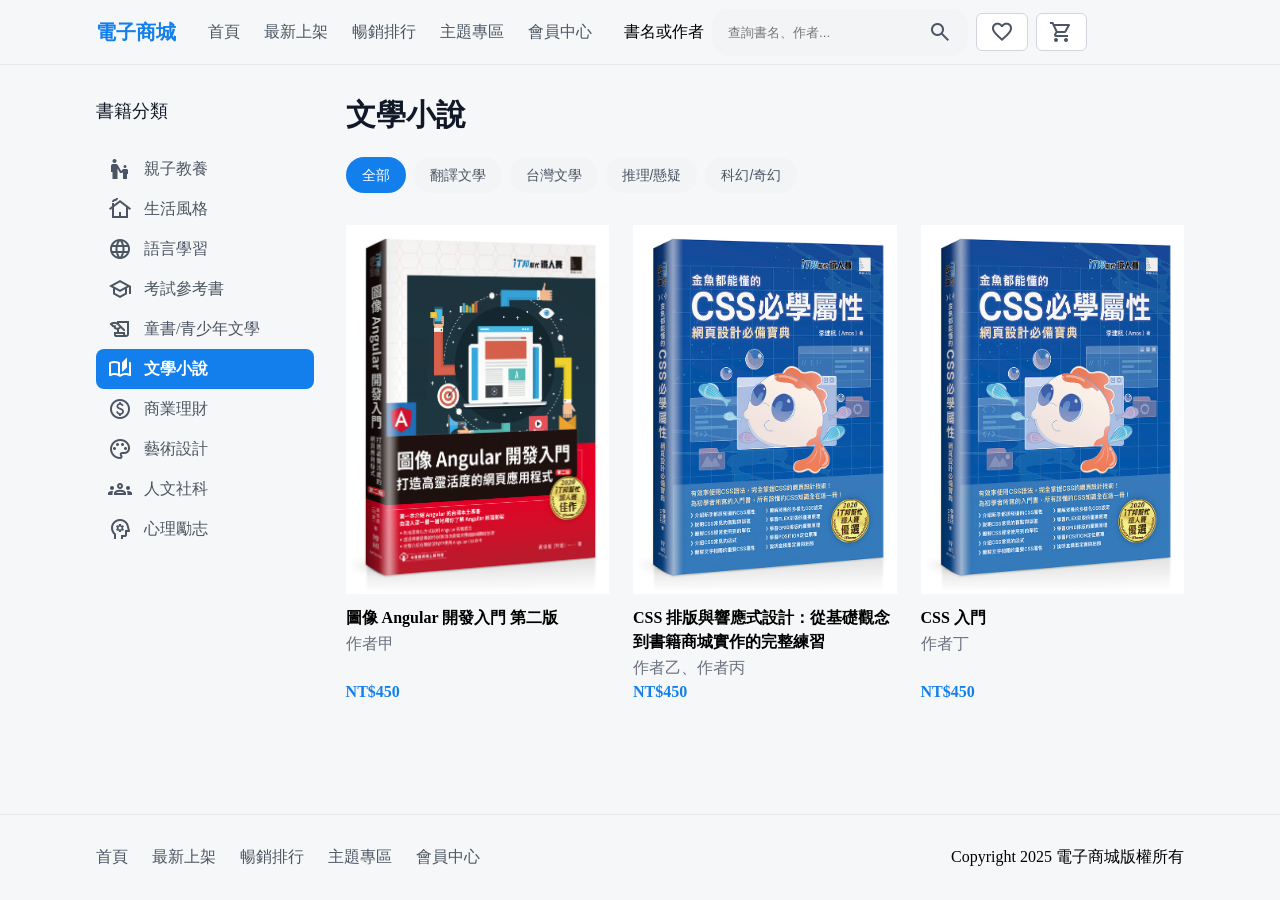
==== commit cf4e8586: "feat(phone): 補上手機搜尋與分類入口" ====
--- a/src/index.html
+++ b/src/index.html
@@ -87,6 +87,25 @@
             </aside>
             <main class="book-main">
               <h1>文學小說</h1>
+              <div class="mobile-tools">
+                <label for="mobile-search">書名或作者</label>
+                <input id="mobile-search" type="search" placeholder="輸入書名或作者" />
+                <details>
+                  <summary>書籍分類</summary>
+                  <nav aria-label="手機書籍分類">
+                    <a href="#" aria-current="true">文學小說</a>
+                    <a href="#">商業理財</a>
+                    <a href="#">藝術設計</a>
+                    <a href="#">人文社科</a>
+                    <a href="#">心理勵志</a>
+                    <a href="#">親子教養</a>
+                    <a href="#">生活風格</a>
+                    <a href="#">語言學習</a>
+                    <a href="#">考試參考書</a>
+                    <a href="#">童書/青少年文學</a>
+                  </nav>
+                </details>
+              </div>
               <div class="tag">
                 <button type="button" class="selected">全部</button>
                 <button type="button">翻譯文學</button>
--- a/src/style.min.css
+++ b/src/style.min.css
@@ -1 +1 @@
-section{display:flex;flex-direction:column;min-height:100vh}section>.main{flex-grow:1}.container{width:100%;max-width:90vw;box-sizing:border-box;margin:0 auto;padding-left:2rem;padding-right:2rem}a{color:var(--text-color);text-decoration:none}a:hover{color:var(--primary-color)}a:focus-visible{outline:2px solid var(--primary-color);outline-offset:3px}header{border-bottom:solid 1px var(--border-color)}header .material-symbols-outlined{font-size:1.5rem;line-height:1}header .container{width:100%;max-width:90vw;box-sizing:border-box;height:4rem;margin:0 auto;padding-left:2rem;padding-right:2rem;display:flex;align-items:center}header .container .header-inner{width:100%;height:4rem;display:flex;justify-content:space-between;align-items:center}header .container .header-inner button{background-color:rgba(0,0,0,0);padding:.5rem;border:none;cursor:pointer;color:var(--text-color);display:inline-flex;align-items:center;justify-content:center}header .container .header-inner .header-brand{display:flex;align-items:center;gap:2rem}header .container .header-inner .header-brand .site-title{margin:0;font-size:1.25rem;font-weight:700;line-height:1.75rem;color:var(--primary-color)}header .container .header-inner .header-brand nav{display:flex;gap:1.5rem}header .container .header-inner .header-brand nav a{color:var(--text-color);text-decoration:none}header .container .header-inner .header-brand nav a:hover{color:var(--primary-color)}header .container .header-inner .header-actions{display:flex;align-items:center;gap:.5rem}header .container .header-inner .header-actions div.search{display:flex;align-items:stretch;gap:0}header .container .header-inner .header-actions div.search input{border-top-left-radius:1rem;border-bottom-left-radius:1rem;width:200px;padding:1rem .5rem 1rem 1rem;border:none;background-color:var(--gray-color-100);outline:none}header .container .header-inner .header-actions div.search button{border-top-right-radius:1rem;border-bottom-right-radius:1rem;padding:.5rem 1rem;border:none;background-color:var(--gray-color-100);cursor:pointer}header .container .header-inner .header-actions div.search .search input:focus-visible,header .container .header-inner .header-actions div.search button:focus-visible{outline:2px solid var(--primary-color);outline-offset:3px}header .container .header-inner .header-actions>button{padding:.4rem .8rem;border:1px solid #d1d5db;border-radius:.375rem;background:#fff;cursor:pointer}.content-layout{display:flex;align-items:flex-start;gap:2rem;padding-block:2rem}.category-sidebar{width:20%;flex-shrink:0}.category-sidebar h2{margin:0;font-weight:500;font-size:1.125rem;line-height:1.75rem;color:var(--header-color)}.book-main{flex:1 1 0%;min-width:0;overflow-wrap:anywhere}.book-main h1{margin:0 0 1.5rem;font-weight:600;font-size:1.875rem;line-height:2.25rem;color:var(--header-color)}.book-main .tag{display:flex;flex-wrap:wrap;gap:.5rem;margin-bottom:2rem}.book-main .tag button{padding:.5rem 1rem;border:0;border-radius:1.5rem;font-size:.875rem;font-weight:500;line-height:1.25rem;color:var(--text-color);background-color:var(--gray-color-100);cursor:pointer}.book-main .tag button:focus-visible{outline:2px solid var(--primary-color);outline-offset:3px}.book-main .tag button.selected{background-color:var(--primary-color);color:#fff}.category-nav{margin-block:1.5rem}.category-nav a:hover{background-color:var(--gray-color-100);color:var(--primary-color)}.category-nav a.active{background-color:var(--primary-color);color:#fff;font-weight:700}.category-nav a{display:flex;align-items:center;gap:.75rem;padding:.5rem .75rem;border-radius:.5rem;overflow-wrap:anywhere}.category-nav .material-symbols-outlined{flex-shrink:0;font-size:1.5rem;line-height:1}.books{display:grid;grid-template-columns:repeat(auto-fill, minmax(256px, 1fr));gap:2.5rem 1.5rem}.books>div{display:flex;flex-direction:column;gap:.25rem;min-width:0;overflow-wrap:anywhere img;overflow-wrap-display:block;overflow-wrap-width:100%;overflow-wrap-border-radius:.5rem;overflow-wrap-aspect-ratio:3/4;overflow-wrap-object-fit:contain;overflow-wrap-background:var(--gray-color-100)}.books>div h4{margin:.5rem 0 0;font-size:1rem;font-weight:600;line-height:1.5rem}.books>div span:first-of-type{color:var(--gray-color-500)}.books>div span:last-of-type{color:var(--primary-color);font-weight:700;margin-top:auto}footer{border-top:1px solid var(--border-color)}footer .container{width:100%;max-width:90vw;box-sizing:border-box;margin:0px auto;padding-left:2rem;padding-right:2rem}footer .footer-inner{display:flex;flex-wrap:wrap;justify-content:space-between;align-items:center;gap:1rem 1.5rem;padding-block:1rem}footer .footer-nav{display:flex;flex-wrap:wrap;gap:.75rem 1.5rem}footer .footer-nav a{color:var(--text-color);text-decoration:inherit}footer .footer-nav a:hover{color:var(--primary-color)}footer .footer-nav p{color:var(--text-color);font-size:.875rem;line-height:1.25rem}:root{--primary-color: #137fec;--text-color: #4b5563;--border-color: #e5e7eb;--gray-color-100: #f3f4f6;--gray-color-500: #6b7280;--header-color: #111827}html,body{margin:0;padding:0}/*# sourceMappingURL=style.min.css.map */+:root{--search-bar-display: flex;--aside-display: block;--book-min-width: 256px;--container-padding-left: 2rem;--container-padding-right: 2rem;--nav-display: flex}@media(max-width: 1024px){:root{--search-bar-display: none;--aside-display: none;--book-min-width: 200px}}@media(max-width: 640px){:root{--container-padding-left: 1.5rem;--container-padding-right: 1.5rem;--nav-display: none}}section{display:flex;flex-direction:column;min-height:100vh}section>.main{flex-grow:1}.container{width:100%;max-width:90vw;box-sizing:border-box;margin:0 auto;padding-left:var(--container-padding-left);padding-right:var(--container-padding-right)}a{color:var(--text-color);text-decoration:none}a:hover{color:var(--primary-color)}a:focus-visible{outline:2px solid var(--primary-color);outline-offset:3px}header{border-bottom:solid 1px var(--border-color);background-color:var(--background-color);position:sticky;top:0;z-index:50}header .material-symbols-outlined{font-size:1.5rem;line-height:1}header .container{width:100%;max-width:90vw;box-sizing:border-box;height:4rem;margin:0 auto;padding-left:2rem;padding-right:2rem;display:flex;align-items:center}header .container .header-inner{width:100%;min-height:4rem;height:auto;flex-wrap:wrap;gap:.5rem 1rem;padding-block:.5rem;display:flex;justify-content:space-between;align-items:center}header .container .header-inner button{background-color:rgba(0,0,0,0);padding:.5rem;border:none;cursor:pointer;color:var(--text-color);display:inline-flex;align-items:center;justify-content:center}header .container .header-inner .header-brand{display:flex;align-items:center;gap:2rem}header .container .header-inner .header-brand .site-title{margin:0;font-size:1.25rem;font-weight:700;line-height:1.75rem;color:var(--primary-color)}header .container .header-inner .header-brand nav{display:var(--nav-display);flex-wrap:wrap;gap:1.5rem}header .container .header-inner .header-brand label[for=book-search]{display:var(--search-bar-display)}header .container .header-inner .header-brand a{color:var(--text-color);text-decoration:none}header .container .header-inner .header-brand a:hover{color:var(--primary-color)}header .container .header-actions{display:flex;align-items:center;gap:.5rem}header .container .header-actions div.search{display:var(--search-bar-display);align-items:stretch;gap:0}header .container .header-actions div.search input{border-top-left-radius:1rem;border-bottom-left-radius:1rem;width:200px;padding:1rem .5rem 1rem 1rem;border:none;background-color:var(--gray-color-100);outline:none}header .container .header-actions div.search button{border-top-right-radius:1rem;border-bottom-right-radius:1rem;padding:.5rem 1rem;border:none;background-color:var(--gray-color-100);cursor:pointer}header .container .header-actions div.search .search input:focus-visible,header .container .header-actions div.search button:focus-visible{outline:2px solid var(--primary-color);outline-offset:3px}header .container .header-actions>button{padding:.4rem .8rem;border:1px solid #d1d5db;border-radius:.375rem;background:#fff;cursor:pointer}.content-layout{display:flex;align-items:flex-start;gap:2rem;padding-block:2rem}.category-sidebar{display:var(--aside-display);width:20%;flex-shrink:0;position:sticky;top:6rem}.category-sidebar h2{margin:0;font-weight:500;font-size:1.125rem;line-height:1.75rem;color:var(--header-color)}.book-main{flex:1 1 0%;min-width:0;overflow-wrap:anywhere}.book-main h1{margin:0 0 1.5rem;font-weight:600;font-size:1.875rem;line-height:2.25rem;color:var(--header-color)}.book-main .tag{display:flex;flex-wrap:wrap;gap:.5rem;margin-bottom:2rem}.book-main .tag button{padding:.5rem 1rem;border:0;border-radius:1.5rem;font-size:.875rem;font-weight:500;line-height:1.25rem;color:var(--text-color);background-color:var(--gray-color-100);cursor:pointer}.book-main .tag button:focus-visible{outline:2px solid var(--primary-color);outline-offset:3px}.book-main .tag button.selected{background-color:var(--primary-color);color:#fff}.category-nav{margin-block:1.5rem}.category-nav a:hover{background-color:var(--gray-color-100);color:var(--primary-color)}.category-nav a.active{background-color:var(--primary-color);color:#fff;font-weight:700}.category-nav a{display:flex;align-items:center;gap:.75rem;padding:.5rem .75rem;border-radius:.5rem;overflow-wrap:anywhere}.category-nav .material-symbols-outlined{flex-shrink:0;font-size:1.5rem;line-height:1}.books{display:grid;grid-template-columns:repeat(auto-fill, minmax(min(100%, var(--book-min-width)), 1fr));gap:2.5rem 1.5rem}.books>div{display:flex;flex-direction:column;gap:.25rem;min-width:0;overflow-wrap:anywhere img;overflow-wrap-display:block;overflow-wrap-width:100%;overflow-wrap-border-radius:.5rem;overflow-wrap-aspect-ratio:3/4;overflow-wrap-object-fit:contain;overflow-wrap-background:var(--gray-color-100)}.books>div h4{margin:.5rem 0 0;font-size:1rem;font-weight:600;line-height:1.5rem}.books>div span:first-of-type{color:var(--gray-color-500)}.books>div span:last-of-type{color:var(--primary-color);font-weight:700;margin-top:auto}.mobile-tools{display:none}@media(max-width: 1024px){.mobile-tools{display:grid;gap:.75rem;margin-bottom:1.5rem}.mobile-tools input{width:100%;min-width:0;box-sizing:border-box;padding:.75rem}.mobile-tools summary{cursor:pointer;padding-block:.5rem}.mobile-tools nav{display:grid;gap:.5rem}}.mobile-tools :focus-visible{outline:2px solid var(--primary-color);outline-offset:3px}footer{border-top:1px solid var(--border-color)}footer .container{width:100%;max-width:90vw;box-sizing:border-box;margin:0px auto;padding-left:2rem;padding-right:2rem}footer .footer-inner{display:flex;flex-wrap:wrap;justify-content:space-between;align-items:center;gap:1rem 1.5rem;padding-block:1rem}footer .footer-nav{display:var(--nav-display);flex-wrap:wrap;gap:.75rem 1.5rem}footer .footer-nav a{color:var(--text-color);text-decoration:inherit}footer .footer-nav a:hover{color:var(--primary-color)}footer .footer-nav p{color:var(--text-color);font-size:.875rem;line-height:1.25rem}:root{--primary-color: #137fec;--background-color: #f6f7f8;--text-color: #4b5563;--border-color: #e5e7eb;--gray-color-100: #f3f4f6;--gray-color-500: #6b7280;--header-color: #111827}html,body{margin:0;padding:0}body{background-color:var(--background-color)}/*# sourceMappingURL=style.min.css.map */
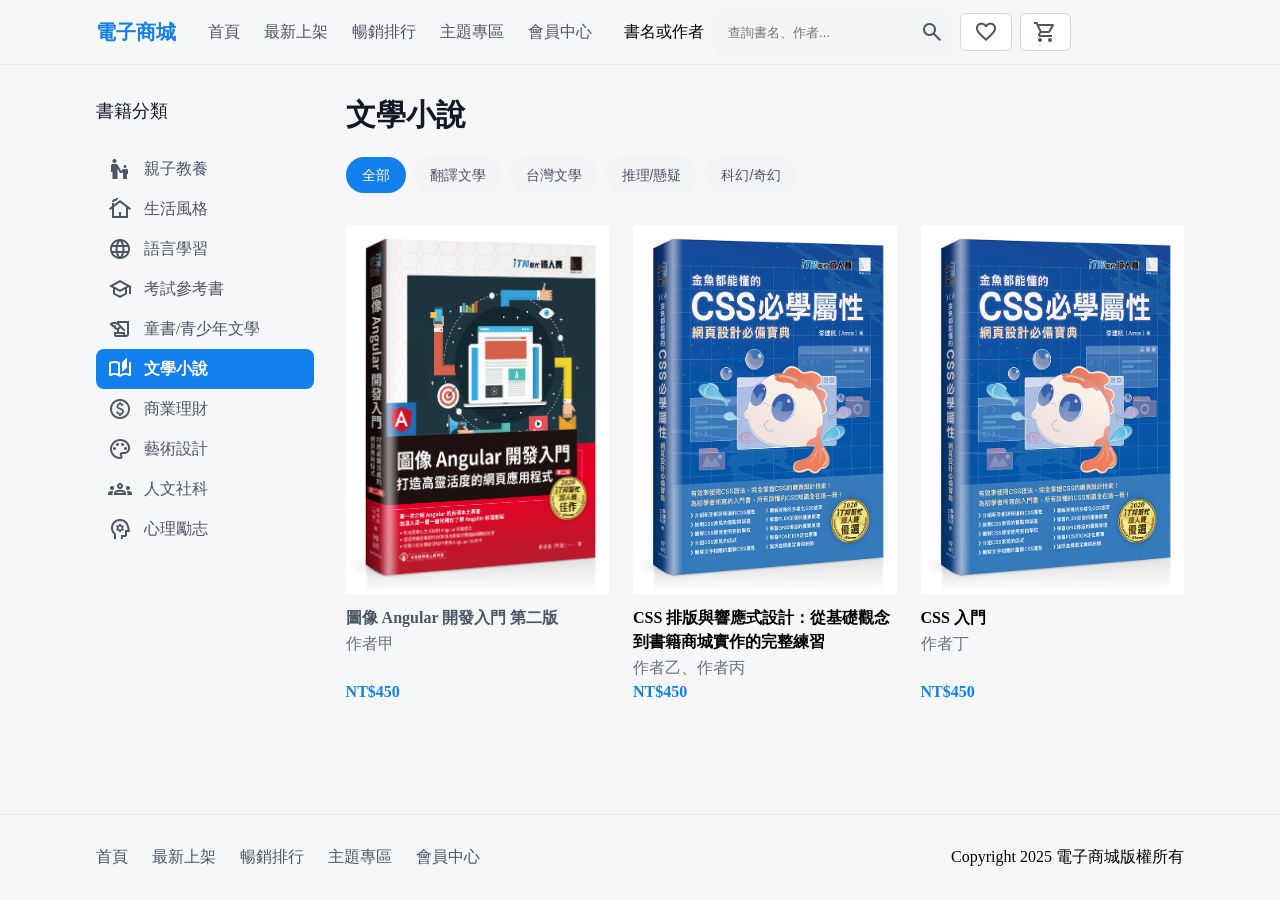
==== commit 19f9b5da: "feat(book): 書籍明細頁新增" ====
--- a/src/index.html
+++ b/src/index.html
@@ -116,7 +116,7 @@
               <div class="books">
                 <div>
                   <img src="./assets/images/angular.jpg" alt="圖像 Angular 開發入門第二版封面" />
-                  <h4>圖像 Angular 開發入門 第二版</h4>
+                  <h4><a href="./book.html">圖像 Angular 開發入門 第二版</a></h4>
                   <span>作者甲</span>
                   <span>NT$450</span>
                 </div>
--- a/src/style.min.css
+++ b/src/style.min.css
@@ -1 +1 @@
-:root{--search-bar-display: flex;--aside-display: block;--book-min-width: 256px;--container-padding-left: 2rem;--container-padding-right: 2rem;--nav-display: flex}@media(max-width: 1024px){:root{--search-bar-display: none;--aside-display: none;--book-min-width: 200px}}@media(max-width: 640px){:root{--container-padding-left: 1.5rem;--container-padding-right: 1.5rem;--nav-display: none}}section{display:flex;flex-direction:column;min-height:100vh}section>.main{flex-grow:1}.container{width:100%;max-width:90vw;box-sizing:border-box;margin:0 auto;padding-left:var(--container-padding-left);padding-right:var(--container-padding-right)}a{color:var(--text-color);text-decoration:none}a:hover{color:var(--primary-color)}a:focus-visible{outline:2px solid var(--primary-color);outline-offset:3px}header{border-bottom:solid 1px var(--border-color);background-color:var(--background-color);position:sticky;top:0;z-index:50}header .material-symbols-outlined{font-size:1.5rem;line-height:1}header .container{width:100%;max-width:90vw;box-sizing:border-box;height:4rem;margin:0 auto;padding-left:2rem;padding-right:2rem;display:flex;align-items:center}header .container .header-inner{width:100%;min-height:4rem;height:auto;flex-wrap:wrap;gap:.5rem 1rem;padding-block:.5rem;display:flex;justify-content:space-between;align-items:center}header .container .header-inner button{background-color:rgba(0,0,0,0);padding:.5rem;border:none;cursor:pointer;color:var(--text-color);display:inline-flex;align-items:center;justify-content:center}header .container .header-inner .header-brand{display:flex;align-items:center;gap:2rem}header .container .header-inner .header-brand .site-title{margin:0;font-size:1.25rem;font-weight:700;line-height:1.75rem;color:var(--primary-color)}header .container .header-inner .header-brand nav{display:var(--nav-display);flex-wrap:wrap;gap:1.5rem}header .container .header-inner .header-brand label[for=book-search]{display:var(--search-bar-display)}header .container .header-inner .header-brand a{color:var(--text-color);text-decoration:none}header .container .header-inner .header-brand a:hover{color:var(--primary-color)}header .container .header-actions{display:flex;align-items:center;gap:.5rem}header .container .header-actions div.search{display:var(--search-bar-display);align-items:stretch;gap:0}header .container .header-actions div.search input{border-top-left-radius:1rem;border-bottom-left-radius:1rem;width:200px;padding:1rem .5rem 1rem 1rem;border:none;background-color:var(--gray-color-100);outline:none}header .container .header-actions div.search button{border-top-right-radius:1rem;border-bottom-right-radius:1rem;padding:.5rem 1rem;border:none;background-color:var(--gray-color-100);cursor:pointer}header .container .header-actions div.search .search input:focus-visible,header .container .header-actions div.search button:focus-visible{outline:2px solid var(--primary-color);outline-offset:3px}header .container .header-actions>button{padding:.4rem .8rem;border:1px solid #d1d5db;border-radius:.375rem;background:#fff;cursor:pointer}.content-layout{display:flex;align-items:flex-start;gap:2rem;padding-block:2rem}.category-sidebar{display:var(--aside-display);width:20%;flex-shrink:0;position:sticky;top:6rem}.category-sidebar h2{margin:0;font-weight:500;font-size:1.125rem;line-height:1.75rem;color:var(--header-color)}.book-main{flex:1 1 0%;min-width:0;overflow-wrap:anywhere}.book-main h1{margin:0 0 1.5rem;font-weight:600;font-size:1.875rem;line-height:2.25rem;color:var(--header-color)}.book-main .tag{display:flex;flex-wrap:wrap;gap:.5rem;margin-bottom:2rem}.book-main .tag button{padding:.5rem 1rem;border:0;border-radius:1.5rem;font-size:.875rem;font-weight:500;line-height:1.25rem;color:var(--text-color);background-color:var(--gray-color-100);cursor:pointer}.book-main .tag button:focus-visible{outline:2px solid var(--primary-color);outline-offset:3px}.book-main .tag button.selected{background-color:var(--primary-color);color:#fff}.category-nav{margin-block:1.5rem}.category-nav a:hover{background-color:var(--gray-color-100);color:var(--primary-color)}.category-nav a.active{background-color:var(--primary-color);color:#fff;font-weight:700}.category-nav a{display:flex;align-items:center;gap:.75rem;padding:.5rem .75rem;border-radius:.5rem;overflow-wrap:anywhere}.category-nav .material-symbols-outlined{flex-shrink:0;font-size:1.5rem;line-height:1}.books{display:grid;grid-template-columns:repeat(auto-fill, minmax(min(100%, var(--book-min-width)), 1fr));gap:2.5rem 1.5rem}.books>div{display:flex;flex-direction:column;gap:.25rem;min-width:0;overflow-wrap:anywhere img;overflow-wrap-display:block;overflow-wrap-width:100%;overflow-wrap-border-radius:.5rem;overflow-wrap-aspect-ratio:3/4;overflow-wrap-object-fit:contain;overflow-wrap-background:var(--gray-color-100)}.books>div h4{margin:.5rem 0 0;font-size:1rem;font-weight:600;line-height:1.5rem}.books>div span:first-of-type{color:var(--gray-color-500)}.books>div span:last-of-type{color:var(--primary-color);font-weight:700;margin-top:auto}.mobile-tools{display:none}@media(max-width: 1024px){.mobile-tools{display:grid;gap:.75rem;margin-bottom:1.5rem}.mobile-tools input{width:100%;min-width:0;box-sizing:border-box;padding:.75rem}.mobile-tools summary{cursor:pointer;padding-block:.5rem}.mobile-tools nav{display:grid;gap:.5rem}}.mobile-tools :focus-visible{outline:2px solid var(--primary-color);outline-offset:3px}footer{border-top:1px solid var(--border-color)}footer .container{width:100%;max-width:90vw;box-sizing:border-box;margin:0px auto;padding-left:2rem;padding-right:2rem}footer .footer-inner{display:flex;flex-wrap:wrap;justify-content:space-between;align-items:center;gap:1rem 1.5rem;padding-block:1rem}footer .footer-nav{display:var(--nav-display);flex-wrap:wrap;gap:.75rem 1.5rem}footer .footer-nav a{color:var(--text-color);text-decoration:inherit}footer .footer-nav a:hover{color:var(--primary-color)}footer .footer-nav p{color:var(--text-color);font-size:.875rem;line-height:1.25rem}:root{--primary-color: #137fec;--background-color: #f6f7f8;--text-color: #4b5563;--border-color: #e5e7eb;--gray-color-100: #f3f4f6;--gray-color-500: #6b7280;--header-color: #111827}html,body{margin:0;padding:0}body{background-color:var(--background-color)}/*# sourceMappingURL=style.min.css.map */+:root{--search-bar-display: flex;--aside-display: block;--book-min-width: 256px;--container-padding-left: 2rem;--container-padding-right: 2rem;--nav-display: flex}@media(max-width: 1024px){:root{--search-bar-display: none;--aside-display: none;--book-min-width: 200px}}@media(max-width: 640px){:root{--container-padding-left: 1.5rem;--container-padding-right: 1.5rem;--nav-display: none}}section{display:flex;flex-direction:column;min-height:100vh}section>.main{flex-grow:1}.container{width:100%;max-width:90vw;box-sizing:border-box;margin:0 auto;padding-left:var(--container-padding-left);padding-right:var(--container-padding-right)}a{color:var(--text-color);text-decoration:none}a:hover{color:var(--primary-color)}a:focus-visible{outline:2px solid var(--primary-color);outline-offset:3px}header{border-bottom:solid 1px var(--border-color);background-color:var(--background-color);position:sticky;top:0;z-index:50}header .material-symbols-outlined{font-size:1.5rem;line-height:1}header .container{width:100%;max-width:90vw;box-sizing:border-box;height:4rem;margin:0 auto;padding-left:2rem;padding-right:2rem;display:flex;align-items:center}header .container .header-inner{width:100%;min-height:4rem;height:auto;flex-wrap:wrap;gap:.5rem 1rem;padding-block:.5rem;display:flex;justify-content:space-between;align-items:center}header .container .header-inner button{background-color:rgba(0,0,0,0);padding:.5rem;border:none;cursor:pointer;color:var(--text-color);display:inline-flex;align-items:center;justify-content:center}header .container .header-inner .header-brand{display:flex;align-items:center;gap:2rem}header .container .header-inner .header-brand .site-title{margin:0;font-size:1.25rem;font-weight:700;line-height:1.75rem;color:var(--primary-color)}header .container .header-inner .header-brand nav{display:var(--nav-display);flex-wrap:wrap;gap:1.5rem}header .container .header-inner .header-brand label[for=book-search]{display:var(--search-bar-display)}header .container .header-inner .header-brand a{color:var(--text-color);text-decoration:none}header .container .header-inner .header-brand a:hover{color:var(--primary-color)}header .container .header-actions{display:flex;align-items:center;gap:.5rem}header .container .header-actions div.search{display:var(--search-bar-display);align-items:stretch;gap:0}header .container .header-actions div.search input{border-top-left-radius:1rem;border-bottom-left-radius:1rem;width:200px;padding:1rem .5rem 1rem 1rem;border:none;background-color:var(--gray-color-100);outline:none}header .container .header-actions div.search button{border-top-right-radius:1rem;border-bottom-right-radius:1rem;padding:.5rem;border:none;cursor:pointer;background-color:var(--gray-color-100)}header .container .header-actions div.search .search input:focus-visible,header .container .header-actions div.search button:focus-visible{outline:2px solid var(--primary-color);outline-offset:3px}header .container .header-actions>button{padding:.4rem .8rem;border:1px solid #d1d5db;border-radius:.375rem;background:#fff;cursor:pointer}.content-layout{display:flex;align-items:flex-start;gap:2rem;padding-block:2rem}.category-sidebar{display:var(--aside-display);width:20%;flex-shrink:0;position:sticky;top:6rem}.category-sidebar h2{margin:0;font-size:1.125rem;font-weight:500;line-height:1.75rem;color:var(--header-color)}.book-main{flex:1 1 0%;min-width:0;overflow-wrap:anywhere}.book-main h1{margin:0 0 1.5rem;font-size:1.875rem;font-weight:600;line-height:2.25rem;color:var(--header-color)}.book-main .tag{display:flex;flex-wrap:wrap;gap:.5rem;margin-bottom:2rem}.book-main .tag button{padding:.5rem 1rem;border:0;border-radius:1.5rem;font-size:.875rem;font-weight:500;line-height:1.25rem;color:var(--text-color);background-color:var(--gray-color-100);cursor:pointer}.book-main .tag button:focus-visible{outline:2px solid var(--primary-color);outline-offset:3px}.book-main .tag button.selected{background-color:var(--primary-color);color:#fff}.category-nav{margin-block:1.5rem}.category-nav a:hover{background-color:var(--gray-color-100);color:var(--primary-color)}.category-nav a.active{background-color:var(--primary-color);color:#fff;font-weight:700}.category-nav a{display:flex;align-items:center;gap:.75rem;padding:.5rem .75rem;border-radius:.5rem;overflow-wrap:anywhere}.category-nav .material-symbols-outlined{flex-shrink:0;font-size:1.5rem;line-height:1}.books{display:grid;grid-template-columns:repeat(auto-fill, minmax(min(100%, var(--book-min-width)), 1fr));gap:2.5rem 1.5rem}.books>div{display:flex;flex-direction:column;gap:.25rem;min-width:0;overflow-wrap:anywhere img;overflow-wrap-display:block;overflow-wrap-width:100%;overflow-wrap-border-radius:.5rem;overflow-wrap-aspect-ratio:3/4;overflow-wrap-object-fit:contain;overflow-wrap-background:var(--gray-color-100)}.books>div h4{margin:.5rem 0 0;font-size:1rem;font-weight:600;line-height:1.5rem}.books>div h4 a:hover{color:var(--primary-color)}.books>div h4 a:focus-visible{outline:2px solid var(--primary-color);outline-offset:3px}.books>div span:first-of-type{color:var(--gray-color-500)}.books>div span:last-of-type{color:var(--primary-color);font-weight:700;margin-top:auto}.mobile-tools{display:none}@media(max-width: 1024px){.mobile-tools{display:grid;gap:.75rem;margin-bottom:1.5rem}.mobile-tools input{width:100%;min-width:0;box-sizing:border-box;padding:.75rem}.mobile-tools summary{cursor:pointer;padding-block:.5rem}.mobile-tools nav{display:grid;gap:.5rem}}.mobile-tools :focus-visible{outline:2px solid var(--primary-color);outline-offset:3px}footer{border-top:1px solid var(--border-color)}footer .container{width:100%;max-width:90vw;box-sizing:border-box;margin:0px auto;padding-left:2rem;padding-right:2rem}footer .footer-inner{display:flex;flex-wrap:wrap;justify-content:space-between;align-items:center;gap:1rem 1.5rem;padding-block:1rem}footer .footer-nav{display:var(--nav-display);flex-wrap:wrap;gap:.75rem 1.5rem}footer .footer-nav a{color:var(--text-color);text-decoration:inherit}footer .footer-nav a:hover{color:var(--primary-color)}footer .footer-nav p{color:var(--text-color);font-size:.875rem;font-weight:400;line-height:1.25rem}:root{--primary-color: #137fec;--background-color: #f6f7f8;--text-color: #4b5563;--border-color: #e5e7eb;--gray-color-100: #f3f4f6;--gray-color-500: #6b7280;--header-color: #111827}html,body{margin:0;padding:0}body{background-color:var(--background-color)}/*# sourceMappingURL=style.min.css.map */
